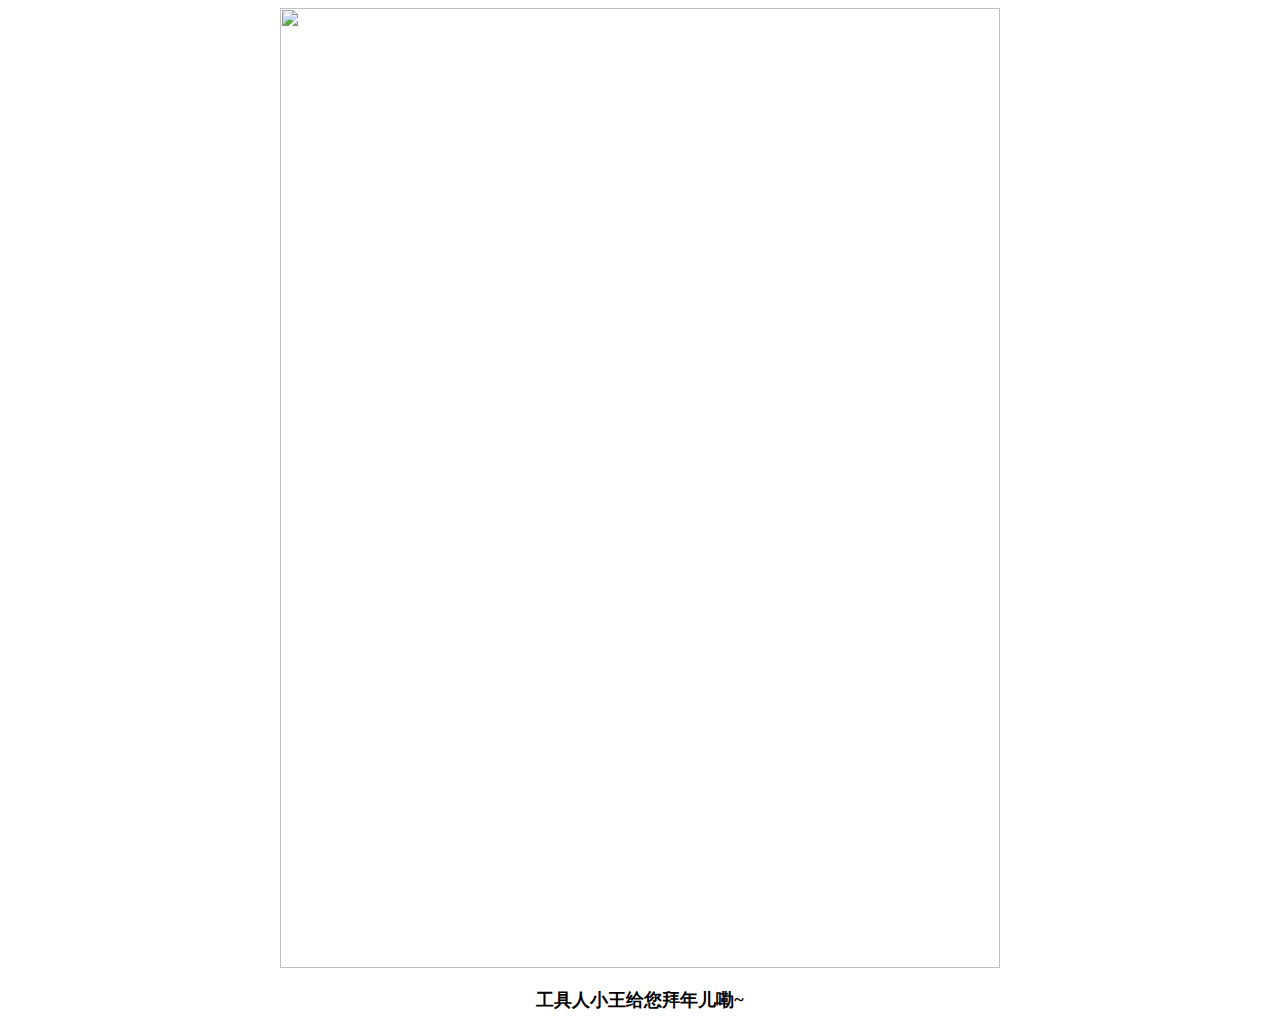
==== index.html @ 8372cadd "Change image size" ====
<!DOCTYPE html>
<head>
    <title>工具人小王的个人主页</title>

</head>
<body>
    <div align="center">
        <img src="/profile.jpeg" width="720" height="960" alt=""/>
    </div>
<p style="text-align:center;">
	<strong><span style="font-size:18px;">工具人小王给您拜年儿嘞~</span></strong>
</p>
</body>
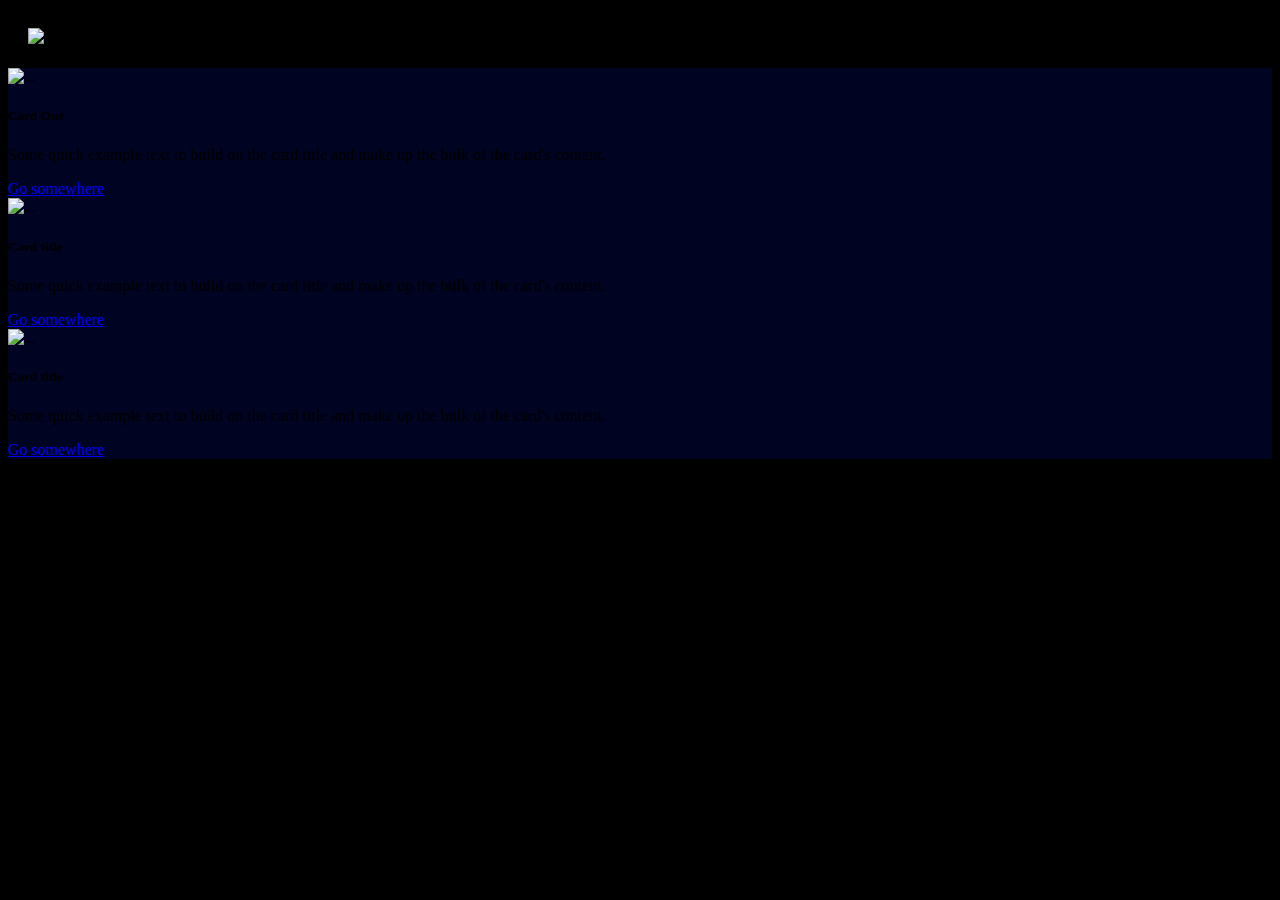
==== commit 73e06167: "update" ====
--- a/index.html
+++ b/index.html
@@ -1,13 +1,59 @@
 <!DOCTYPE html>
-<head>
-    <title>工具人小王的个人主页</title>
+<html>
+    <head>
+    <title>Haikarina</title>
+    <meta charset="utf-8">
+    <meta name="viewport" content="width=device-width, initial-scale=1">
+    <link rel="stylesheet" href="/bootstrap/css/bootstrap.min.css">  
+    <script src="https://cdn.staticfile.org/jquery/2.1.1/jquery.min.js"></script>
+    <script src="/bootstrap/js/bootstrap.min.js"></script>
+    <style>
+        body{background-color:#000000;}
+    </style>
+    </head>
 
-</head>
-<body>
-    <div align="center">
-        <img src="/profile.jpeg" width="720" height="960" alt=""/>
-    </div>
-<p style="text-align:center;">
-	<strong><span style="font-size:18px;">工具人小王给您拜年儿嘞~</span></strong>
-</p>
-</body>+    <body>
+
+        <div class="container" >
+            <div class="row clearfix">
+                <div class="col-md-12 column" style="padding:20px">
+                    <img height="122"  src="/asset/logo.png" class="rounded mx-auto d-block"/>
+                </div>
+            </div>
+        </div>
+        <div class="container">
+            <div class="row" >
+                <div class="col-sm">
+                    <div class="card" style="background-color:#000322">
+                        <img src="..." class="card-img-left" alt="...">
+                        <div class="card-body">
+                            <h5 class="card-title">Card One</h5>
+                            <p class="card-text">Some quick example text to build on the card title and make up the bulk of the card's content.</p>
+                            <a href="#" class="btn btn-primary">Go somewhere</a>
+                        </div>
+                    </div>
+                </div>
+                <div class="col-sm">
+                    <div class="card" style="background-color:#000322">
+                        <img src="..." class="card-img-left" alt="...">
+                        <div class="card-body">
+                            <h5 class="card-title">Card title</h5>
+                            <p class="card-text">Some quick example text to build on the card title and make up the bulk of the card's content.</p>
+                            <a href="#" class="btn btn-primary">Go somewhere</a>
+                        </div>
+                    </div>
+                </div>
+                <div class="col-sm">
+                    <div class="card" style="background-color:#000322">
+                        <img src="..." class="card-img-left" alt="...">
+                        <div class="card-body">
+                            <h5 class="card-title">Card title</h5>
+                            <p class="card-text">Some quick example text to build on the card title and make up the bulk of the card's content.</p>
+                            <a href="#" class="btn btn-primary">Go somewhere</a>
+                        </div>
+                    </div>
+                </div>
+        </div>
+
+    </body>
+</html>
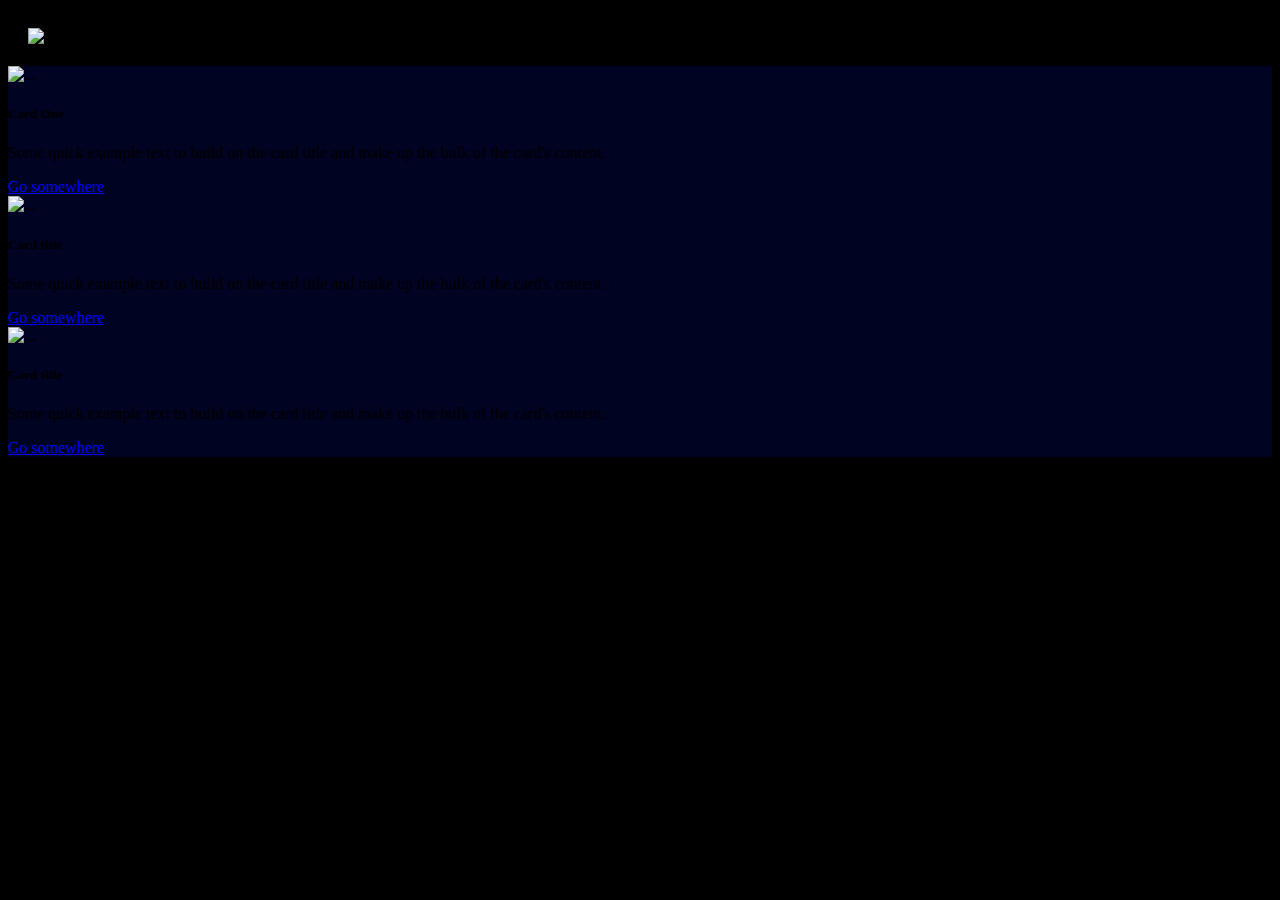
==== commit 4a414d10: "add alt pic" ====
--- a/index.html
+++ b/index.html
@@ -5,7 +5,7 @@
     <meta charset="utf-8">
     <meta name="viewport" content="width=device-width, initial-scale=1">
     <link rel="stylesheet" href="/bootstrap/css/bootstrap.min.css">  
-    <script src="https://cdn.staticfile.org/jquery/2.1.1/jquery.min.js"></script>
+    <script src="/asset/jquery.min.js"></script>
     <script src="/bootstrap/js/bootstrap.min.js"></script>
     <style>
         body{background-color:#000000;}
@@ -17,7 +17,7 @@
         <div class="container" >
             <div class="row clearfix">
                 <div class="col-md-12 column" style="padding:20px">
-                    <img height="122"  src="/asset/logo.png" class="rounded mx-auto d-block"/>
+                    <img height="122"  alt="https://github.com/hikari90712/hikari90712.github.io/raw/main/asset/Logo.png" src="/asset/logo.png" class="rounded mx-auto d-block"/>
                 </div>
             </div>
         </div>
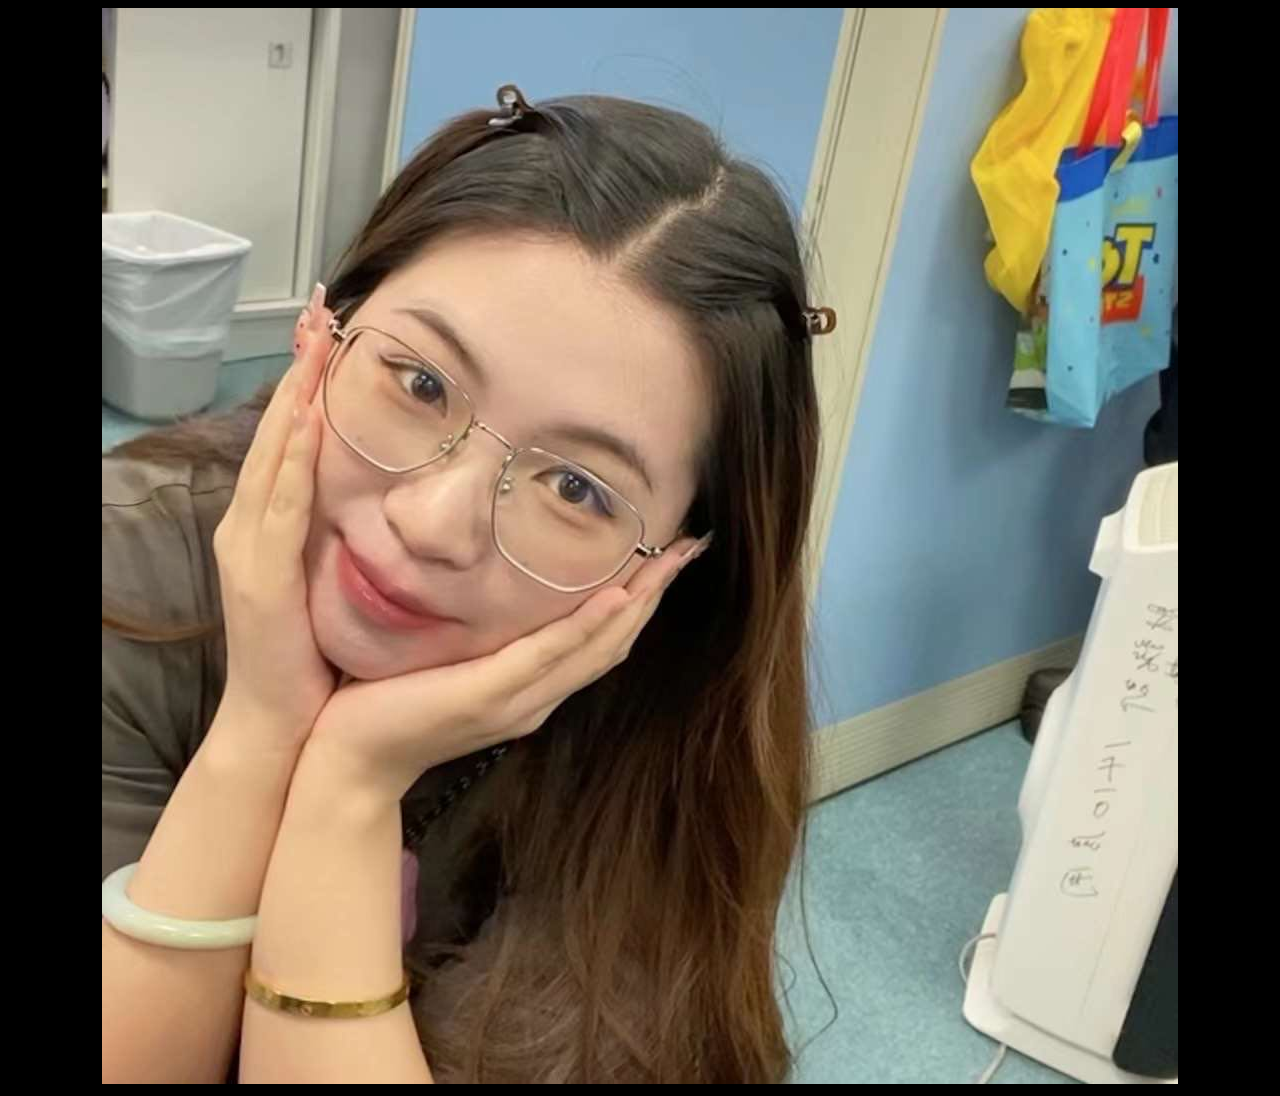
==== commit 0f4017f0: "Update index.html" ====
--- a/index.html
+++ b/index.html
@@ -1,9 +1,9 @@
 <!DOCTYPE html>
 <html>
     <head>
-    <title>Haikarina</title>
+    <title>Shuyi Cai</title>
     <meta charset="utf-8">
-    <meta name="viewport" content="width=device-width, initial-scale=1">
+    <meta name="viewport" content="width=device-width, height=device-height, initial-scale=1">
     <link rel="stylesheet" href="/bootstrap/css/bootstrap.min.css">  
     <script src="/asset/jquery.min.js"></script>
     <script src="/bootstrap/js/bootstrap.min.js"></script>
@@ -13,47 +13,8 @@
     </head>
 
     <body>
-
-        <div class="container" >
-            <div class="row clearfix">
-                <div class="col-md-12 column" style="padding:20px">
-                    <img height="122"  alt="https://github.com/hikari90712/hikari90712.github.io/raw/main/asset/Logo.png" src="/asset/logo.png" class="rounded mx-auto d-block"/>
-                </div>
-            </div>
-        </div>
-        <div class="container">
-            <div class="row" >
-                <div class="col-sm">
-                    <div class="card" style="background-color:#000322">
-                        <img src="..." class="card-img-left" alt="...">
-                        <div class="card-body">
-                            <h5 class="card-title">Card One</h5>
-                            <p class="card-text">Some quick example text to build on the card title and make up the bulk of the card's content.</p>
-                            <a href="#" class="btn btn-primary">Go somewhere</a>
-                        </div>
-                    </div>
-                </div>
-                <div class="col-sm">
-                    <div class="card" style="background-color:#000322">
-                        <img src="..." class="card-img-left" alt="...">
-                        <div class="card-body">
-                            <h5 class="card-title">Card title</h5>
-                            <p class="card-text">Some quick example text to build on the card title and make up the bulk of the card's content.</p>
-                            <a href="#" class="btn btn-primary">Go somewhere</a>
-                        </div>
-                    </div>
-                </div>
-                <div class="col-sm">
-                    <div class="card" style="background-color:#000322">
-                        <img src="..." class="card-img-left" alt="...">
-                        <div class="card-body">
-                            <h5 class="card-title">Card title</h5>
-                            <p class="card-text">Some quick example text to build on the card title and make up the bulk of the card's content.</p>
-                            <a href="#" class="btn btn-primary">Go somewhere</a>
-                        </div>
-                    </div>
-                </div>
-        </div>
-
+        <div align="center">
+            <img src="/asset/charlotte.jpg" class="img-responsive">
+        </div> 
     </body>
 </html>
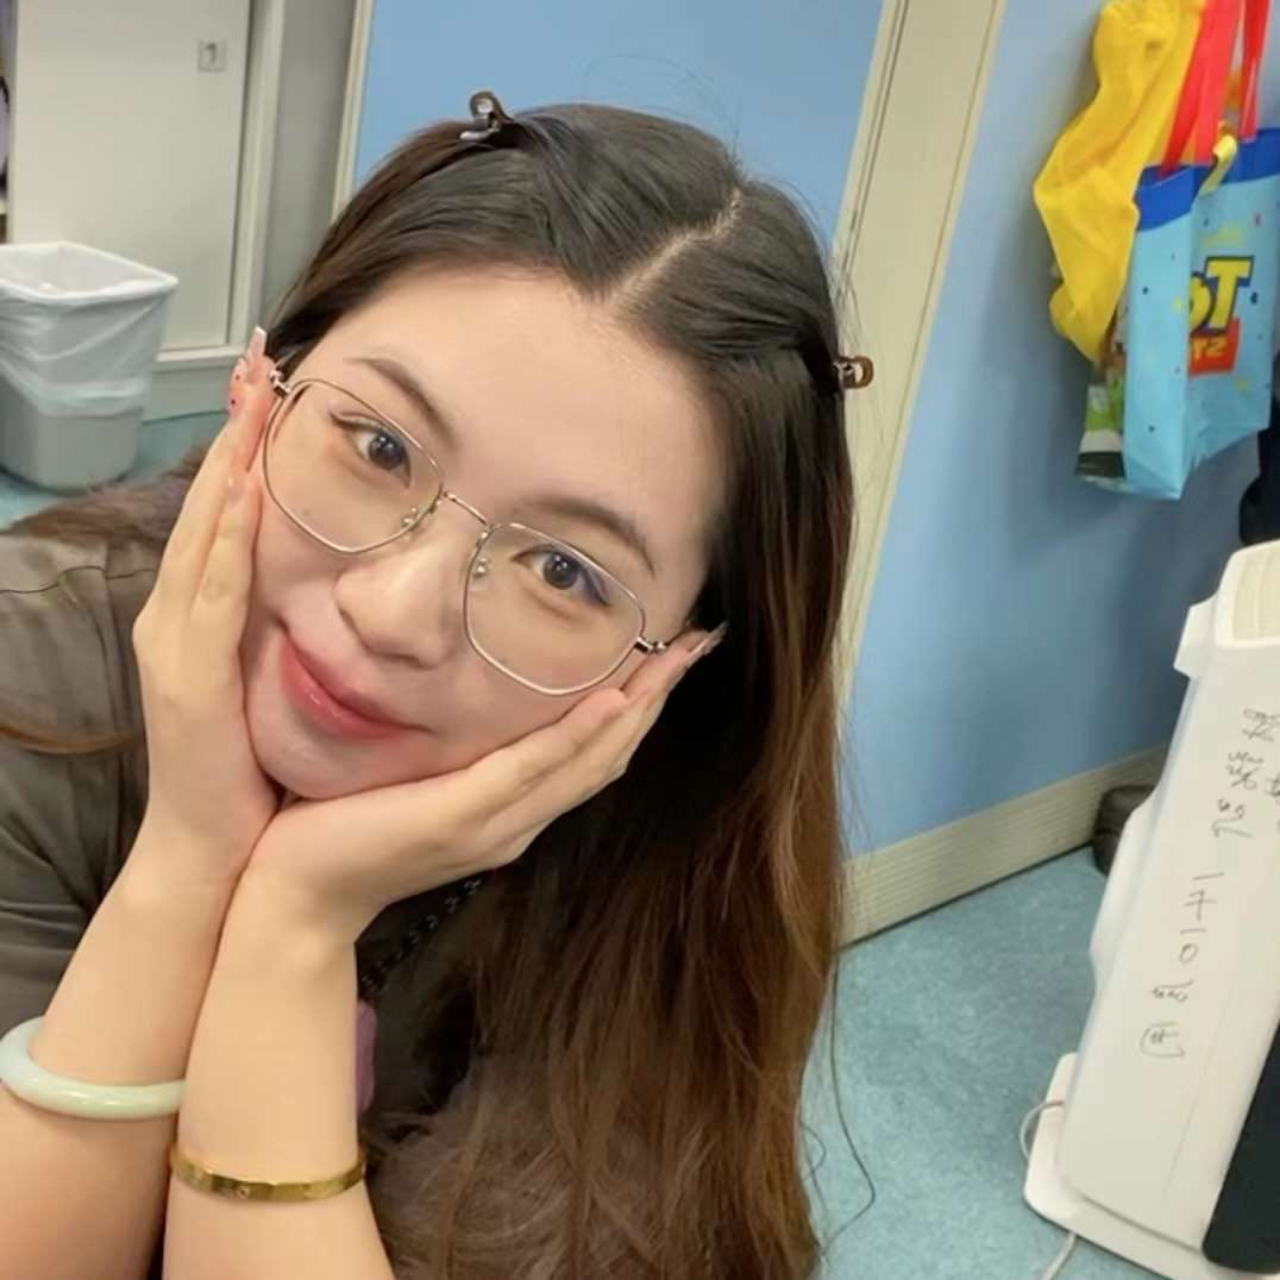
==== commit 637e9afb: "Update index.html" ====
--- a/index.html
+++ b/index.html
@@ -9,12 +9,13 @@
     <script src="/bootstrap/js/bootstrap.min.js"></script>
     <style>
         body{background-color:#000000;}
+        .images img{max-width:100%;}
     </style>
     </head>
 
     <body>
-        <div align="center">
-            <img src="/asset/charlotte.jpg" class="img-responsive">
+        <div class='images' align="center">
+            <img src="/asset/charlotte.jpg">
         </div> 
     </body>
 </html>
